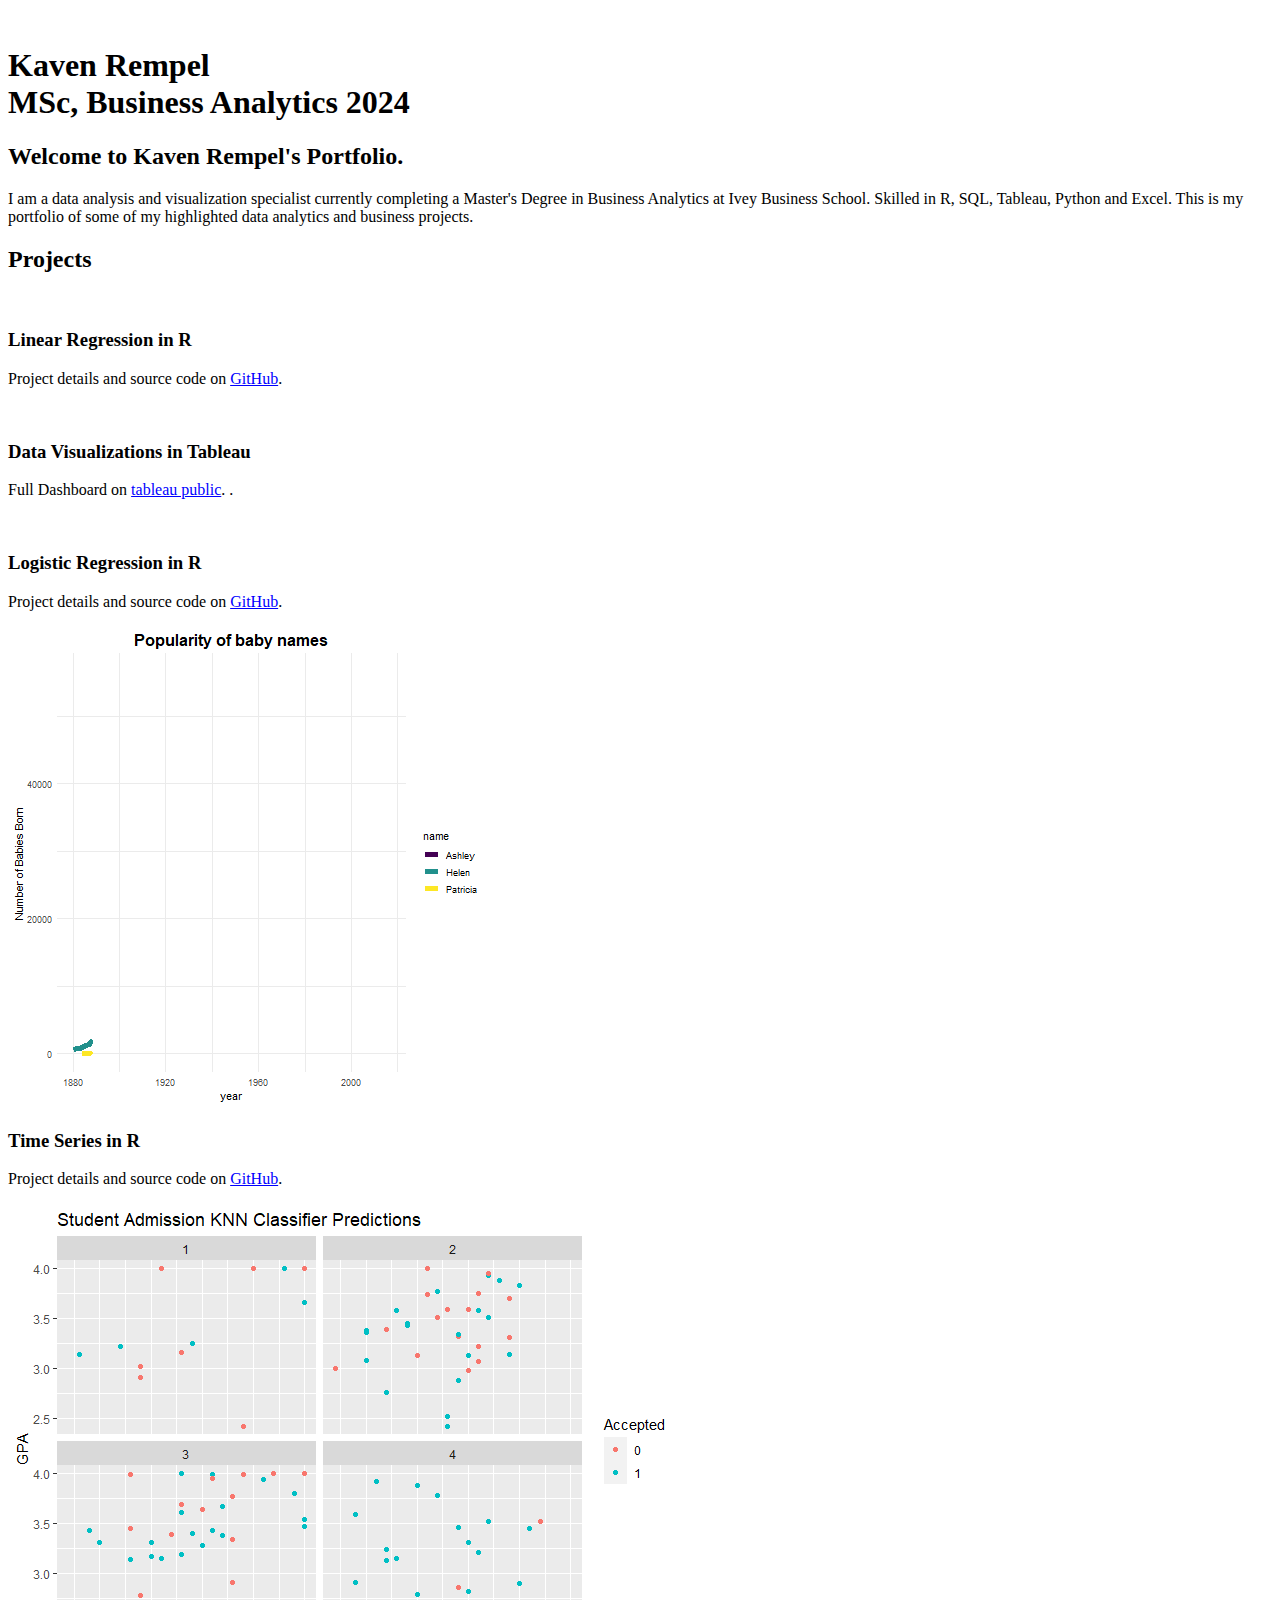
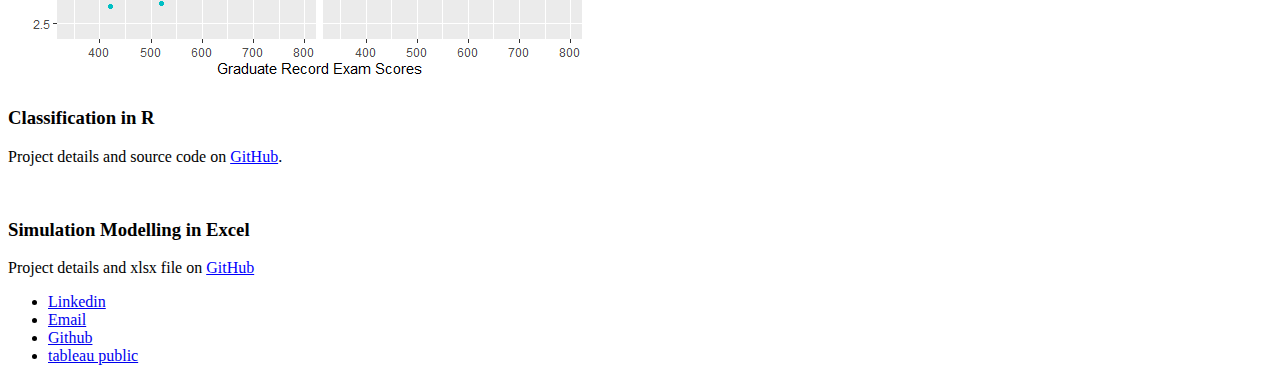
==== index.html @ f645a986 "Add files via upload" ====
<!DOCTYPE HTML>
<!--
	Strata by HTML5 UP
	html5up.net | @ajlkn
	Free for personal and commercial use under the CCA 3.0 license (html5up.net/license)
-->
<html>
	<head>
		<title>Kaven Rempel's Portfolio</title>
		<meta charset="utf-8" />
		<meta name="viewport" content="width=device-width, initial-scale=1, user-scalable=no" />
		<link rel="stylesheet" href="https://cdnjs.cloudflare.com/ajax/libs/font-awesome/6.0.0-beta3/css/all.min.css" integrity="sha512-v0LgOT5NFTq9/fuxPb1ZL9aoQF9mIgY8a67Pis1z9yyOh/0Hd9QO01HWmWl+xugjrOaxYQ+DF6BZl8km4jny0Q==" crossorigin="anonymous" referrerpolicy="no-referrer" />
		<link rel="stylesheet" href="assets/css/main.css" />
	</head>
	<body class="is-preload">

		<!-- Header -->
			<header id="header">
				<div class="inner">
					<a href="#" class="image avatar"><img src="images/KR.jpeg" alt="" /></a>
					<h1><strong>Kaven Rempel </strong> <br />
					MSc, Business Analytics 2024</h1>
				</div>
			</header>

		<!-- Main -->
			<div id="main">

				<!-- One -->
					<section id="one">
						<header class="major">
							<h2>Welcome to Kaven Rempel's Portfolio.</h2>
						</header>
						<p>I am a data analysis and visualization specialist currently completing a Master's Degree in Business Analytics at Ivey Business School. 
							Skilled in R, SQL, Tableau, Python and Excel. This is my portfolio of some of my highlighted data analytics and business projects.</p>
					</section>

				<!-- Two -->
					<section id="two">
						<h2>Projects</h2>
						<div class="row">
							<article class="col-6 col-12-xsmall work-item">
								<a href="images/fulls/3-pt box plot.png" class="image fit thumb"><img src="images/thumbs/3-pt box plot.png" alt=""/></a>
								<h3>Linear Regression in R</h3>
								<p>
									Project details and source code on <a href="https://github.com/kaven611/NBA_Regression" target="_blank" style="color: blue;">GitHub</a>.
								  </p>								  
							</article>
							<article class="col-6 col-12-xsmall work-item">
								<a href="images/fulls/london uk DB.png" class="image fit thumb"><img src="images/thumbs/london uk DB.png" alt=""/></a>
								<h3>Data Visualizations in Tableau</h3>
								<p>Full Dashboard on <a href="https://public.tableau.com/app/profile/kaven.rempel/viz/LondonUKBusSafetyDB/LondonBusSafetyDB#1" target="_blank" 
									style="color: blue; ">tableau public</a>. .</p>
							</article>
							<article class="col-6 col-12-xsmall work-item">
								<a href="images/fulls/credit balance.png" class="image fit thumb"><img src="images/thumbs/credit balance.png" alt=""/></a>
								<h3>Logistic Regression in R</h3>
								<p>Project details and source code on <a href="https://github.com/kaven611/Credit_Defaults" target="_blank" style="color: blue;">GitHub</a>.</p>
							</article>
							<article class="col-6 col-12-xsmall work-item">
								<a href="images/fulls/babynames.gif" class="image fit thumb"><img src="images/thumbs/babynames.gif" alt=""/></a>
								<h3>Time Series in R</h3>
								<p>Project details and source code on <a href="https://github.com/kaven611/Time_Series_Baby_Names" target="_blank" style="color: blue;">GitHub</a>.</p>
							</article>
							<article class="col-6 col-12-xsmall work-item">
								<a href="images/fulls/KNN.png" class="image fit thumb"><img src="images/thumbs/KNN.png" alt=""/></a>
								<h3>Classification in R</h3>
								<p>Project details and source code on <a href="https://github.com/kaven611/Student_Admissions" target="_blank" style="color: blue;">GitHub</a>.</p>
							</article>
							<article class="col-6 col-12-xsmall work-item">
								<a href="images/fulls/avg income.png" class="image fit thumb"><img src="images/thumbs/avg income.png" alt=""/></a>
								<h3>Simulation Modelling in Excel</h3>
								<p>Project details and xlsx file on <a href="https://github.com/kaven611/Living_Simulation" target="_blank" style="color: blue;">GitHub</a></p>
							</article>
						</div>
						<!--ul class="actions">
							<li><a href="#" class="button">Full Portfolio</a></li>
						</ul-->
					</section>

				<!-- Three -->
					<!-- section id="three">
						<h2>Get In Touch</h2>
						<p>Accumsan pellentesque commodo blandit enim arcu non at amet id arcu magna. Accumsan orci faucibus id eu lorem semper nunc nisi lorem vulputate lorem neque lorem ipsum dolor.</p>
						<div class="row">
							<div class="col-8 col-12-small">
								<form method="post" action="#">
									<div class="row gtr-uniform gtr-50">
										<div class="col-6 col-12-xsmall"><input type="text" name="name" id="name" placeholder="Name" /></div>
										<div class="col-6 col-12-xsmall"><input type="email" name="email" id="email" placeholder="Email" /></div>
										<div class="col-12"><textarea name="message" id="message" placeholder="Message" rows="4"></textarea></div>
									</div>
								</form>
								<ul class="actions">
									<li><input type="submit" value="Send Message" /></li>
								</ul>
							</div>
							<div class="col-4 col-12-small">
								<ul class="labeled-icons">
									<li>
										<h3 class="icon solid fa-home"><span class="label">Address</span></h3>
										1234 Somewhere Rd.<br />
										Nashville, TN 00000<br />
										United States
									</li>
									<li>
										<h3 class="icon solid fa-mobile-alt"><span class="label">Phone</span></h3>
										000-000-0000
									</li>
									<li>
										<h3 class="icon solid fa-envelope"><span class="label">Email</span></h3>
										<a href="#">hello@untitled.tld</a>
									</li>
								</ul>
							</div>
						</div>
					</section-->

				<!-- Four -->
				<!--
					<section id="four">
						<h2>Elements</h2>

						<section>
							<h4>Text</h4>
							<p>This is <b>bold</b> and this is <strong>strong</strong>. This is <i>italic</i> and this is <em>emphasized</em>.
							This is <sup>superscript</sup> text and this is <sub>subscript</sub> text.
							This is <u>underlined</u> and this is code: <code>for (;;) { ... }</code>. Finally, <a href="#">this is a link</a>.</p>
							<hr />
							<header>
								<h4>Heading with a Subtitle</h4>
								<p>Lorem ipsum dolor sit amet nullam id egestas urna aliquam</p>
							</header>
							<p>Nunc lacinia ante nunc ac lobortis. Interdum adipiscing gravida odio porttitor sem non mi integer non faucibus ornare mi ut ante amet placerat aliquet. Volutpat eu sed ante lacinia sapien lorem accumsan varius montes viverra nibh in adipiscing blandit tempus accumsan.</p>
							<header>
								<h5>Heading with a Subtitle</h5>
								<p>Lorem ipsum dolor sit amet nullam id egestas urna aliquam</p>
							</header>
							<p>Nunc lacinia ante nunc ac lobortis. Interdum adipiscing gravida odio porttitor sem non mi integer non faucibus ornare mi ut ante amet placerat aliquet. Volutpat eu sed ante lacinia sapien lorem accumsan varius montes viverra nibh in adipiscing blandit tempus accumsan.</p>
							<hr />
							<h2>Heading Level 2</h2>
							<h3>Heading Level 3</h3>
							<h4>Heading Level 4</h4>
							<h5>Heading Level 5</h5>
							<h6>Heading Level 6</h6>
							<hr />
							<h5>Blockquote</h5>
							<blockquote>Fringilla nisl. Donec accumsan interdum nisi, quis tincidunt felis sagittis eget tempus euismod. Vestibulum ante ipsum primis in faucibus vestibulum. Blandit adipiscing eu felis iaculis volutpat ac adipiscing accumsan faucibus. Vestibulum ante ipsum primis in faucibus lorem ipsum dolor sit amet nullam adipiscing eu felis.</blockquote>
							<h5>Preformatted</h5>
							<pre><code>i = 0;

while (!deck.isInOrder()) {
print 'Iteration ' + i;
deck.shuffle();
i++;
}

print 'It took ' + i + ' iterations to sort the deck.';</code></pre>
						</section>

						<section>
							<h4>Lists</h4>
							<div class="row">
								<div class="col-6 col-12-xsmall">
									<h5>Unordered</h5>
									<ul>
										<li>Dolor pulvinar etiam magna etiam.</li>
										<li>Sagittis adipiscing lorem eleifend.</li>
										<li>Felis enim feugiat dolore viverra.</li>
									</ul>
									<h5>Alternate</h5>
									<ul class="alt">
										<li>Dolor pulvinar etiam magna etiam.</li>
										<li>Sagittis adipiscing lorem eleifend.</li>
										<li>Felis enim feugiat dolore viverra.</li>
									</ul>
								</div>
								<div class="col-6 col-12-xsmall">
									<h5>Ordered</h5>
									<ol>
										<li>Dolor pulvinar etiam magna etiam.</li>
										<li>Etiam vel felis at lorem sed viverra.</li>
										<li>Felis enim feugiat dolore viverra.</li>
										<li>Dolor pulvinar etiam magna etiam.</li>
										<li>Etiam vel felis at lorem sed viverra.</li>
										<li>Felis enim feugiat dolore viverra.</li>
									</ol>
									<h5>Icons</h5>
									<ul class="icons">
										<li><a href="#" class="icon brands fa-twitter"><span class="label">Twitter</span></a></li>
										<li><a href="#" class="icon brands fa-facebook-f"><span class="label">Facebook</span></a></li>
										<li><a href="#" class="icon brands fa-instagram"><span class="label">Instagram</span></a></li>
										<li><a href="#" class="icon brands fa-github"><span class="label">Github</span></a></li>
										<li><a href="#" class="icon brands fa-dribbble"><span class="label">Dribbble</span></a></li>
										<li><a href="#" class="icon brands fa-tumblr"><span class="label">Tumblr</span></a></li>
									</ul>
								</div>
							</div>
							<h5>Actions</h5>
							<ul class="actions">
								<li><a href="#" class="button primary">Default</a></li>
								<li><a href="#" class="button">Default</a></li>
							</ul>
							<ul class="actions small">
								<li><a href="#" class="button primary small">Small</a></li>
								<li><a href="#" class="button small">Small</a></li>
							</ul>
							<div class="row">
								<div class="col-6 col-12-small">
									<ul class="actions stacked">
										<li><a href="#" class="button primary">Default</a></li>
										<li><a href="#" class="button">Default</a></li>
									</ul>
								</div>
								<div class="col-6 col-12-small">
									<ul class="actions stacked">
										<li><a href="#" class="button primary small">Small</a></li>
										<li><a href="#" class="button small">Small</a></li>
									</ul>
								</div>
								<div class="col-6 col-12-small">
									<ul class="actions stacked">
										<li><a href="#" class="button primary fit">Default</a></li>
										<li><a href="#" class="button fit">Default</a></li>
									</ul>
								</div>
								<div class="col-6 col-12-small">
									<ul class="actions stacked">
										<li><a href="#" class="button primary small fit">Small</a></li>
										<li><a href="#" class="button small fit">Small</a></li>
									</ul>
								</div>
							</div>
						</section>

						<section>
							<h4>Table</h4>
							<h5>Default</h5>
							<div class="table-wrapper">
								<table>
									<thead>
										<tr>
											<th>Name</th>
											<th>Description</th>
											<th>Price</th>
										</tr>
									</thead>
									<tbody>
										<tr>
											<td>Item One</td>
											<td>Ante turpis integer aliquet porttitor.</td>
											<td>29.99</td>
										</tr>
										<tr>
											<td>Item Two</td>
											<td>Vis ac commodo adipiscing arcu aliquet.</td>
											<td>19.99</td>
										</tr>
										<tr>
											<td>Item Three</td>
											<td> Morbi faucibus arcu accumsan lorem.</td>
											<td>29.99</td>
										</tr>
										<tr>
											<td>Item Four</td>
											<td>Vitae integer tempus condimentum.</td>
											<td>19.99</td>
										</tr>
										<tr>
											<td>Item Five</td>
											<td>Ante turpis integer aliquet porttitor.</td>
											<td>29.99</td>
										</tr>
									</tbody>
									<tfoot>
										<tr>
											<td colspan="2"></td>
											<td>100.00</td>
										</tr>
									</tfoot>
								</table>
							</div>

							<h5>Alternate</h5>
							<div class="table-wrapper">
								<table class="alt">
									<thead>
										<tr>
											<th>Name</th>
											<th>Description</th>
											<th>Price</th>
										</tr>
									</thead>
									<tbody>
										<tr>
											<td>Item One</td>
											<td>Ante turpis integer aliquet porttitor.</td>
											<td>29.99</td>
										</tr>
										<tr>
											<td>Item Two</td>
											<td>Vis ac commodo adipiscing arcu aliquet.</td>
											<td>19.99</td>
										</tr>
										<tr>
											<td>Item Three</td>
											<td> Morbi faucibus arcu accumsan lorem.</td>
											<td>29.99</td>
										</tr>
										<tr>
											<td>Item Four</td>
											<td>Vitae integer tempus condimentum.</td>
											<td>19.99</td>
										</tr>
										<tr>
											<td>Item Five</td>
											<td>Ante turpis integer aliquet porttitor.</td>
											<td>29.99</td>
										</tr>
									</tbody>
									<tfoot>
										<tr>
											<td colspan="2"></td>
											<td>100.00</td>
										</tr>
									</tfoot>
								</table>
							</div>
						</section>

						<section>
							<h4>Buttons</h4>
							<ul class="actions">
								<li><a href="#" class="button primary">Primary</a></li>
								<li><a href="#" class="button">Default</a></li>
							</ul>
							<ul class="actions">
								<li><a href="#" class="button large">Large</a></li>
								<li><a href="#" class="button">Default</a></li>
								<li><a href="#" class="button small">Small</a></li>
							</ul>
							<ul class="actions fit">
								<li><a href="#" class="button primary fit">Fit</a></li>
								<li><a href="#" class="button fit">Fit</a></li>
							</ul>
							<ul class="actions fit small">
								<li><a href="#" class="button primary fit small">Fit + Small</a></li>
								<li><a href="#" class="button fit small">Fit + Small</a></li>
							</ul>
							<ul class="actions">
								<li><a href="#" class="button primary icon solid fa-download">Icon</a></li>
								<li><a href="#" class="button icon solid fa-download">Icon</a></li>
							</ul>
							<ul class="actions">
								<li><span class="button primary disabled">Primary</span></li>
								<li><span class="button disabled">Default</span></li>
							</ul>
						</section>

						<section>
							<h4>Form</h4>
							<form method="post" action="#">
								<div class="row gtr-uniform gtr-50">
									<div class="col-6 col-12-xsmall">
										<input type="text" name="demo-name" id="demo-name" value="" placeholder="Name" />
									</div>
									<div class="col-6 col-12-xsmall">
										<input type="email" name="demo-email" id="demo-email" value="" placeholder="Email" />
									</div>
									<div class="col-12">
										<select name="demo-category" id="demo-category">
											<option value="">- Category -</option>
											<option value="1">Manufacturing</option>
											<option value="1">Shipping</option>
											<option value="1">Administration</option>
											<option value="1">Human Resources</option>
										</select>
									</div>
									<div class="col-4 col-12-small">
										<input type="radio" id="demo-priority-low" name="demo-priority" checked>
										<label for="demo-priority-low">Low Priority</label>
									</div>
									<div class="col-4 col-12-small">
										<input type="radio" id="demo-priority-normal" name="demo-priority">
										<label for="demo-priority-normal">Normal Priority</label>
									</div>
									<div class="col-4 col-12-small">
										<input type="radio" id="demo-priority-high" name="demo-priority">
										<label for="demo-priority-high">High Priority</label>
									</div>
									<div class="col-6 col-12-small">
										<input type="checkbox" id="demo-copy" name="demo-copy">
										<label for="demo-copy">Email me a copy of this message</label>
									</div>
									<div class="col-6 col-12-small">
										<input type="checkbox" id="demo-human" name="demo-human" checked>
										<label for="demo-human">I am a human and not a robot</label>
									</div>
									<div class="col-12">
										<textarea name="demo-message" id="demo-message" placeholder="Enter your message" rows="6"></textarea>
									</div>
									<div class="col-12">
										<ul class="actions">
											<li><input type="submit" value="Send Message" class="primary" /></li>
											<li><input type="reset" value="Reset" /></li>
										</ul>
									</div>
								</div>
							</form>
						</section>

						<section>
							<h4>Image</h4>
							<h5>Fit</h5>
							<div class="box alt">
								<div class="row gtr-50 gtr-uniform">
									<div class="col-12"><span class="image fit"><img src="images/fulls/05.jpg" alt="" /></span></div>
									<div class="col-4"><span class="image fit"><img src="images/thumbs/01.jpg" alt="" /></span></div>
									<div class="col-4"><span class="image fit"><img src="images/thumbs/02.jpg" alt="" /></span></div>
									<div class="col-4"><span class="image fit"><img src="images/thumbs/03.jpg" alt="" /></span></div>
									<div class="col-4"><span class="image fit"><img src="images/thumbs/04.jpg" alt="" /></span></div>
									<div class="col-4"><span class="image fit"><img src="images/thumbs/05.jpg" alt="" /></span></div>
									<div class="col-4"><span class="image fit"><img src="images/thumbs/06.jpg" alt="" /></span></div>
									<div class="col-4"><span class="image fit"><img src="images/thumbs/03.jpg" alt="" /></span></div>
									<div class="col-4"><span class="image fit"><img src="images/thumbs/02.jpg" alt="" /></span></div>
									<div class="col-4"><span class="image fit"><img src="images/thumbs/01.jpg" alt="" /></span></div>
								</div>
							</div>
							<h5>Left &amp; Right</h5>
							<p><span class="image left"><img src="images/avatar.jpg" alt="" /></span>Fringilla nisl. Donec accumsan interdum nisi, quis tincidunt felis sagittis eget. tempus euismod. Vestibulum ante ipsum primis in faucibus vestibulum. Blandit adipiscing eu felis iaculis volutpat ac adipiscing accumsan eu faucibus. Integer ac pellentesque praesent tincidunt felis sagittis eget. tempus euismod. Vestibulum ante ipsum primis in faucibus vestibulum. Blandit adipiscing eu felis iaculis volutpat ac adipiscing accumsan eu faucibus. Integer ac pellentesque praesent. Donec accumsan interdum nisi, quis tincidunt felis sagittis eget. tempus euismod. Vestibulum ante ipsum primis in faucibus vestibulum. Blandit adipiscing eu felis iaculis volutpat ac adipiscing accumsan eu faucibus. Integer ac pellentesque praesent tincidunt felis sagittis eget. tempus euismod. Vestibulum ante ipsum primis in faucibus vestibulum. Blandit adipiscing eu felis iaculis volutpat ac adipiscing accumsan eu faucibus. Integer ac pellentesque praesent.</p>
							<p><span class="image right"><img src="images/avatar.jpg" alt="" /></span>Fringilla nisl. Donec accumsan interdum nisi, quis tincidunt felis sagittis eget. tempus euismod. Vestibulum ante ipsum primis in faucibus vestibulum. Blandit adipiscing eu felis iaculis volutpat ac adipiscing accumsan eu faucibus. Integer ac pellentesque praesent tincidunt felis sagittis eget. tempus euismod. Vestibulum ante ipsum primis in faucibus vestibulum. Blandit adipiscing eu felis iaculis volutpat ac adipiscing accumsan eu faucibus. Integer ac pellentesque praesent. Donec accumsan interdum nisi, quis tincidunt felis sagittis eget. tempus euismod. Vestibulum ante ipsum primis in faucibus vestibulum. Blandit adipiscing eu felis iaculis volutpat ac adipiscing accumsan eu faucibus. Integer ac pellentesque praesent tincidunt felis sagittis eget. tempus euismod. Vestibulum ante ipsum primis in faucibus vestibulum. Blandit adipiscing eu felis iaculis volutpat ac adipiscing accumsan eu faucibus. Integer ac pellentesque praesent.</p>
						</section>

					</section>
				-->

			</div>

		<!-- Footer -->
			<footer id="footer">
				<div class="inner">
					<ul class="icons">
						<li><a href="https://www.linkedin.com/in/kaven-rempel/" class="icon brands fa-linkedin"><span class="label">Linkedin</span></a></li>
						<li><a href="mailto:krempel.msc2024@ivey.ca" class="icon solid fa-envelope"><span class="label">Email</span></a></li>
						<li><a href="https://github.com/kaven611" class="icon brands fa-github"><span class="label">Github</span></a></li>
						<li><a href="https://public.tableau.com/app/profile/kaven.rempel/vizzes">tableau public</a></li>
						
					</ul>
					<!-- ul class="copyright">
						<li>&copy; Untitled</li><li>Design: <a href="http://html5up.net">HTML5 UP</a></li>
					</ul -->
				</div>
			</footer>

		<!-- Scripts -->
			<script src="assets/js/jquery.min.js"></script>
			<script src="assets/js/jquery.poptrox.min.js"></script>
			<script src="assets/js/browser.min.js"></script>
			<script src="assets/js/breakpoints.min.js"></script>
			<script src="assets/js/util.js"></script>
			<script src="assets/js/main.js"></script>

	</body>
</html>
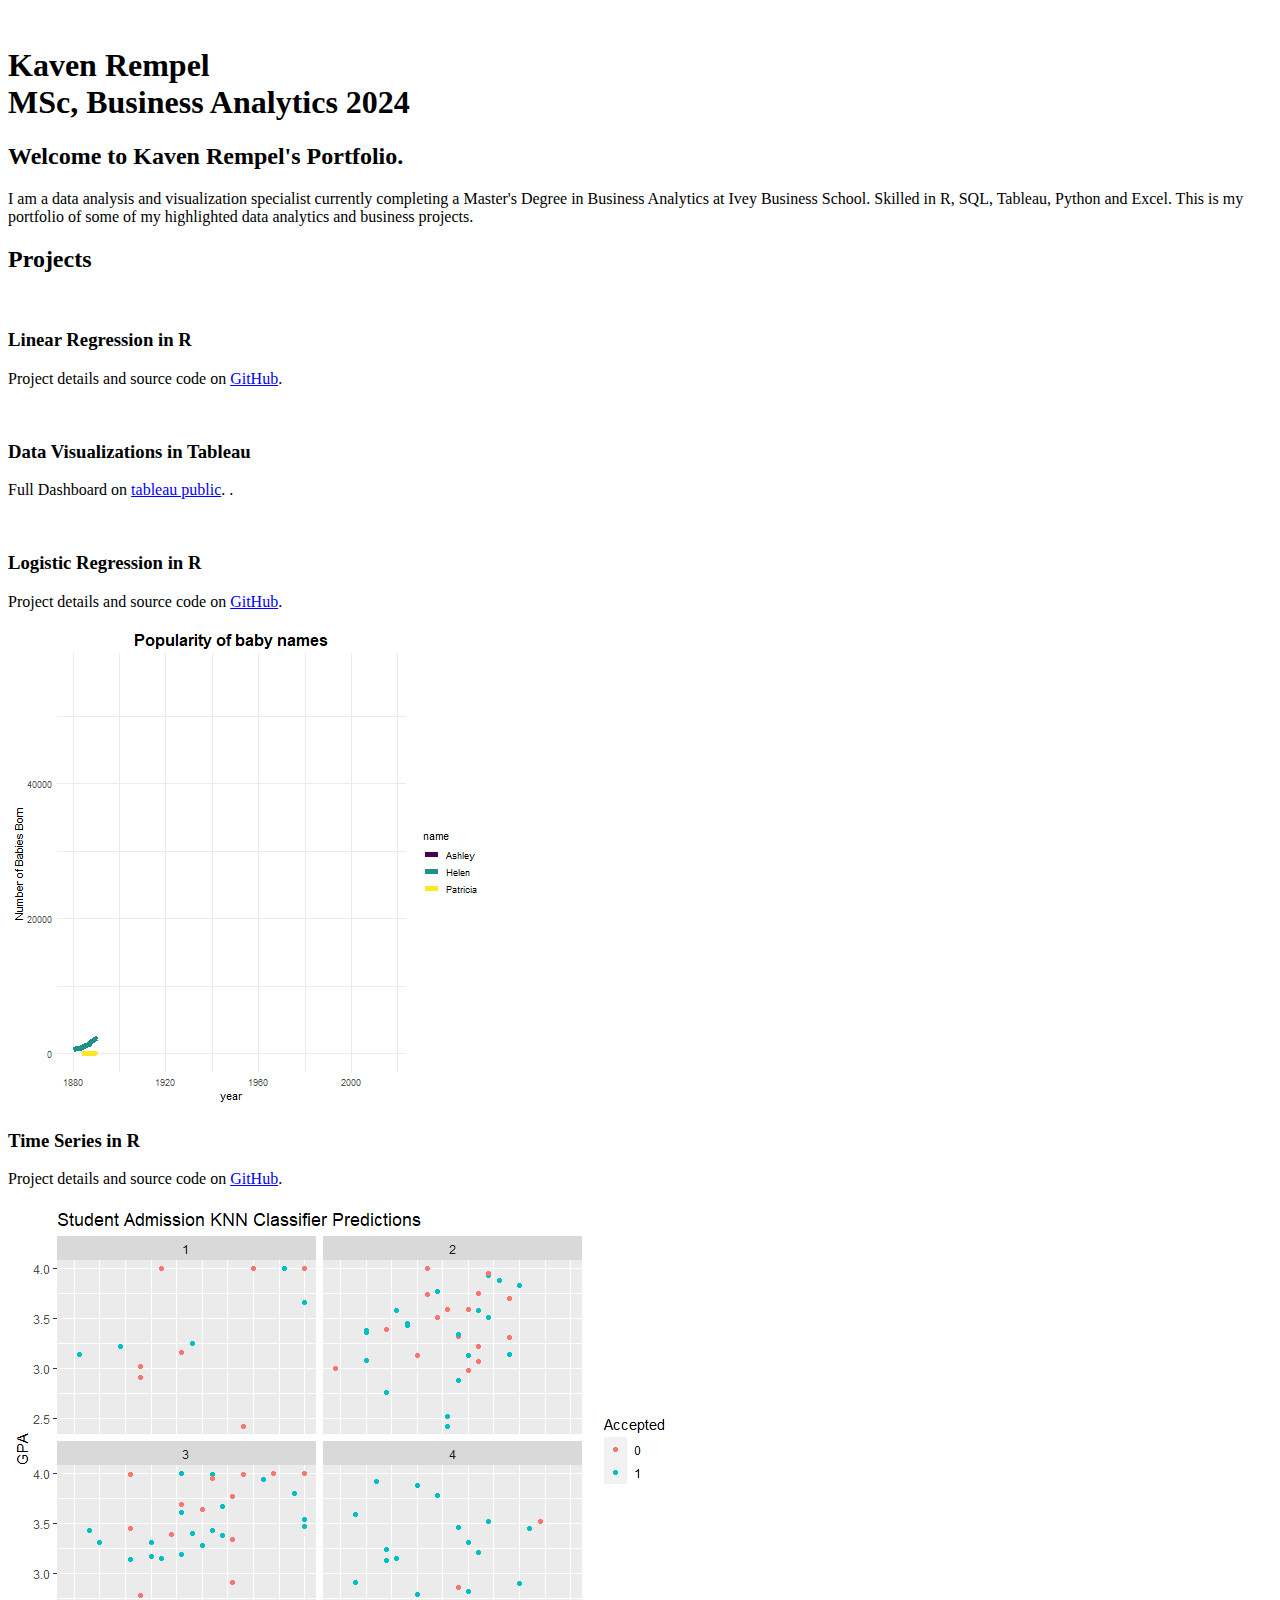
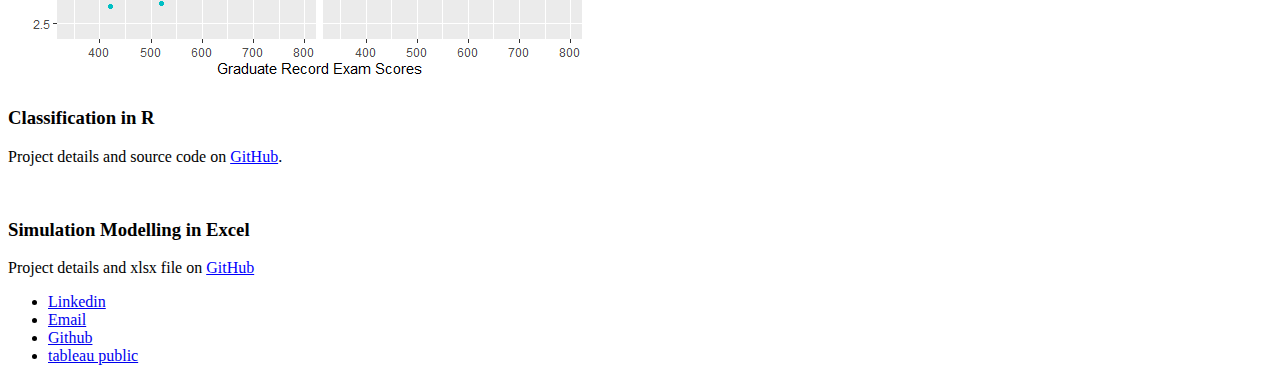
==== commit 63fd7ca2: "Add files via upload" ====
(no text change in the page or its own stylesheets)
